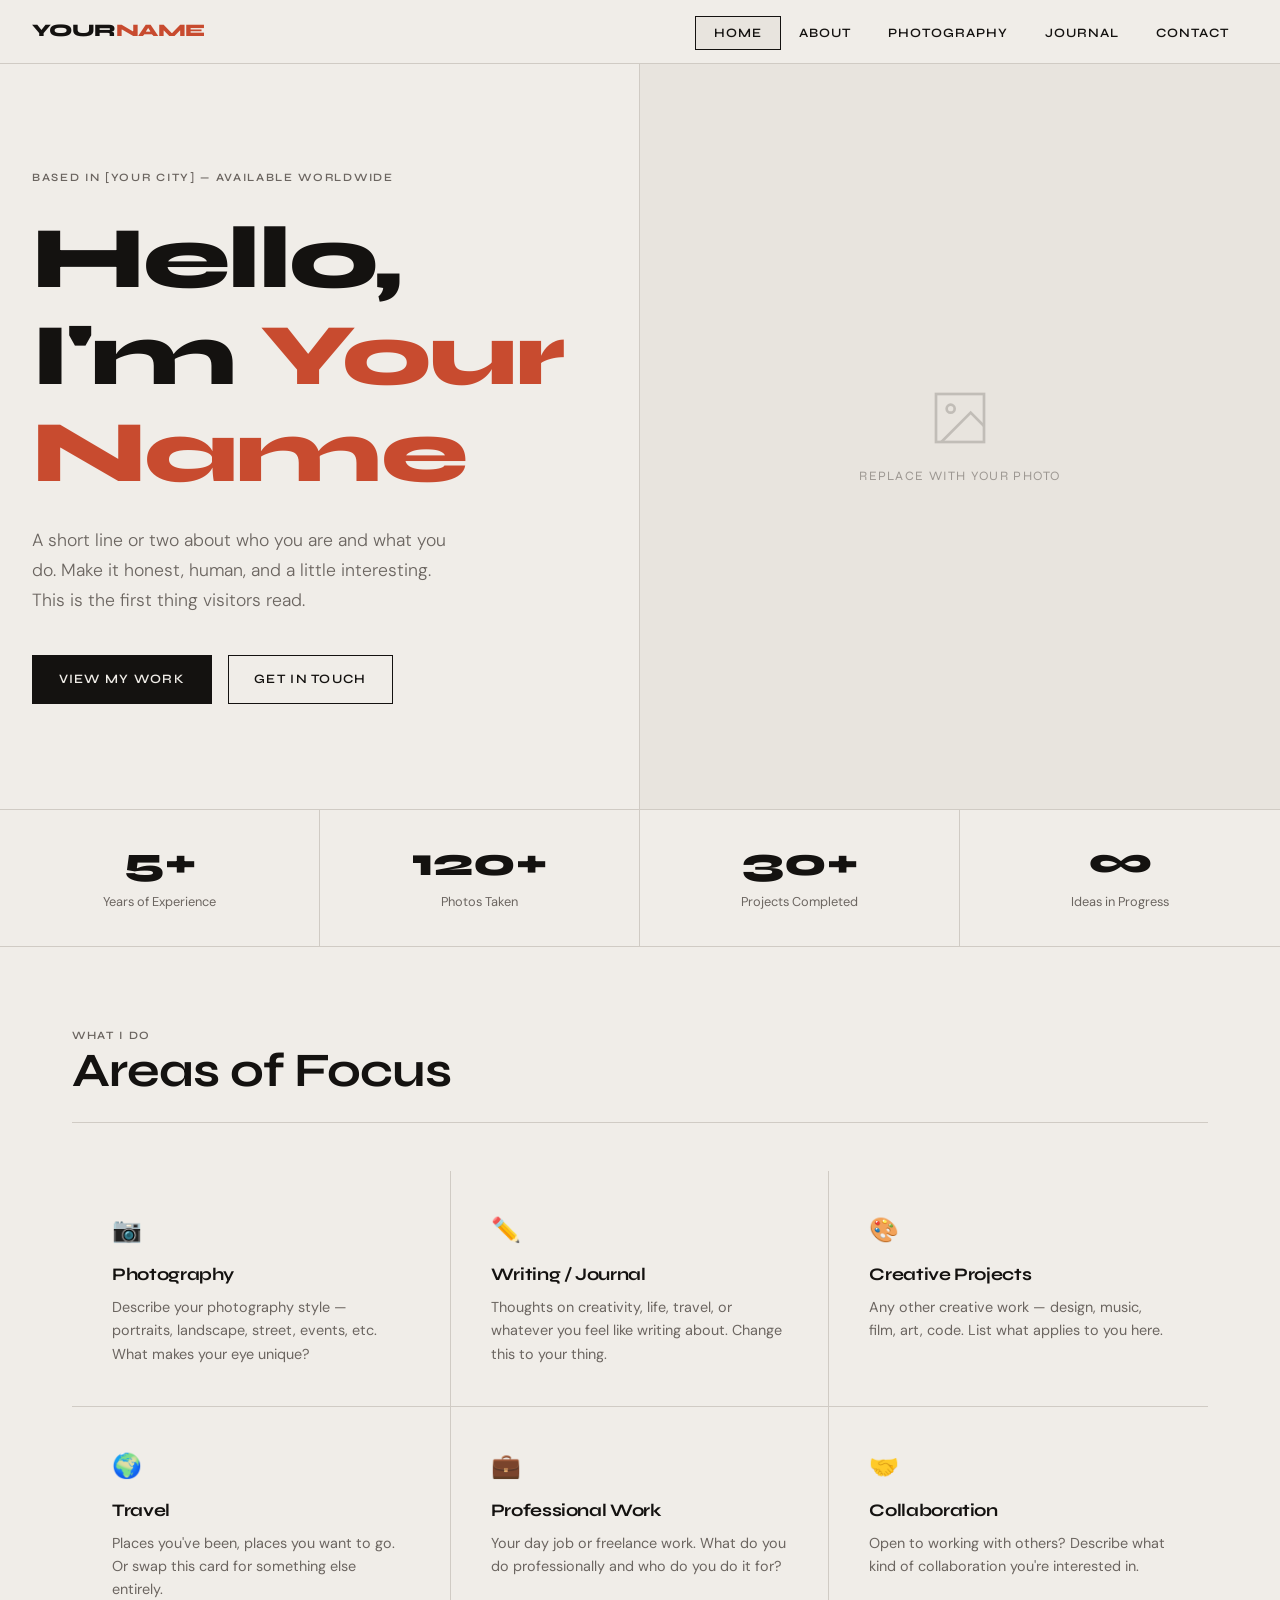
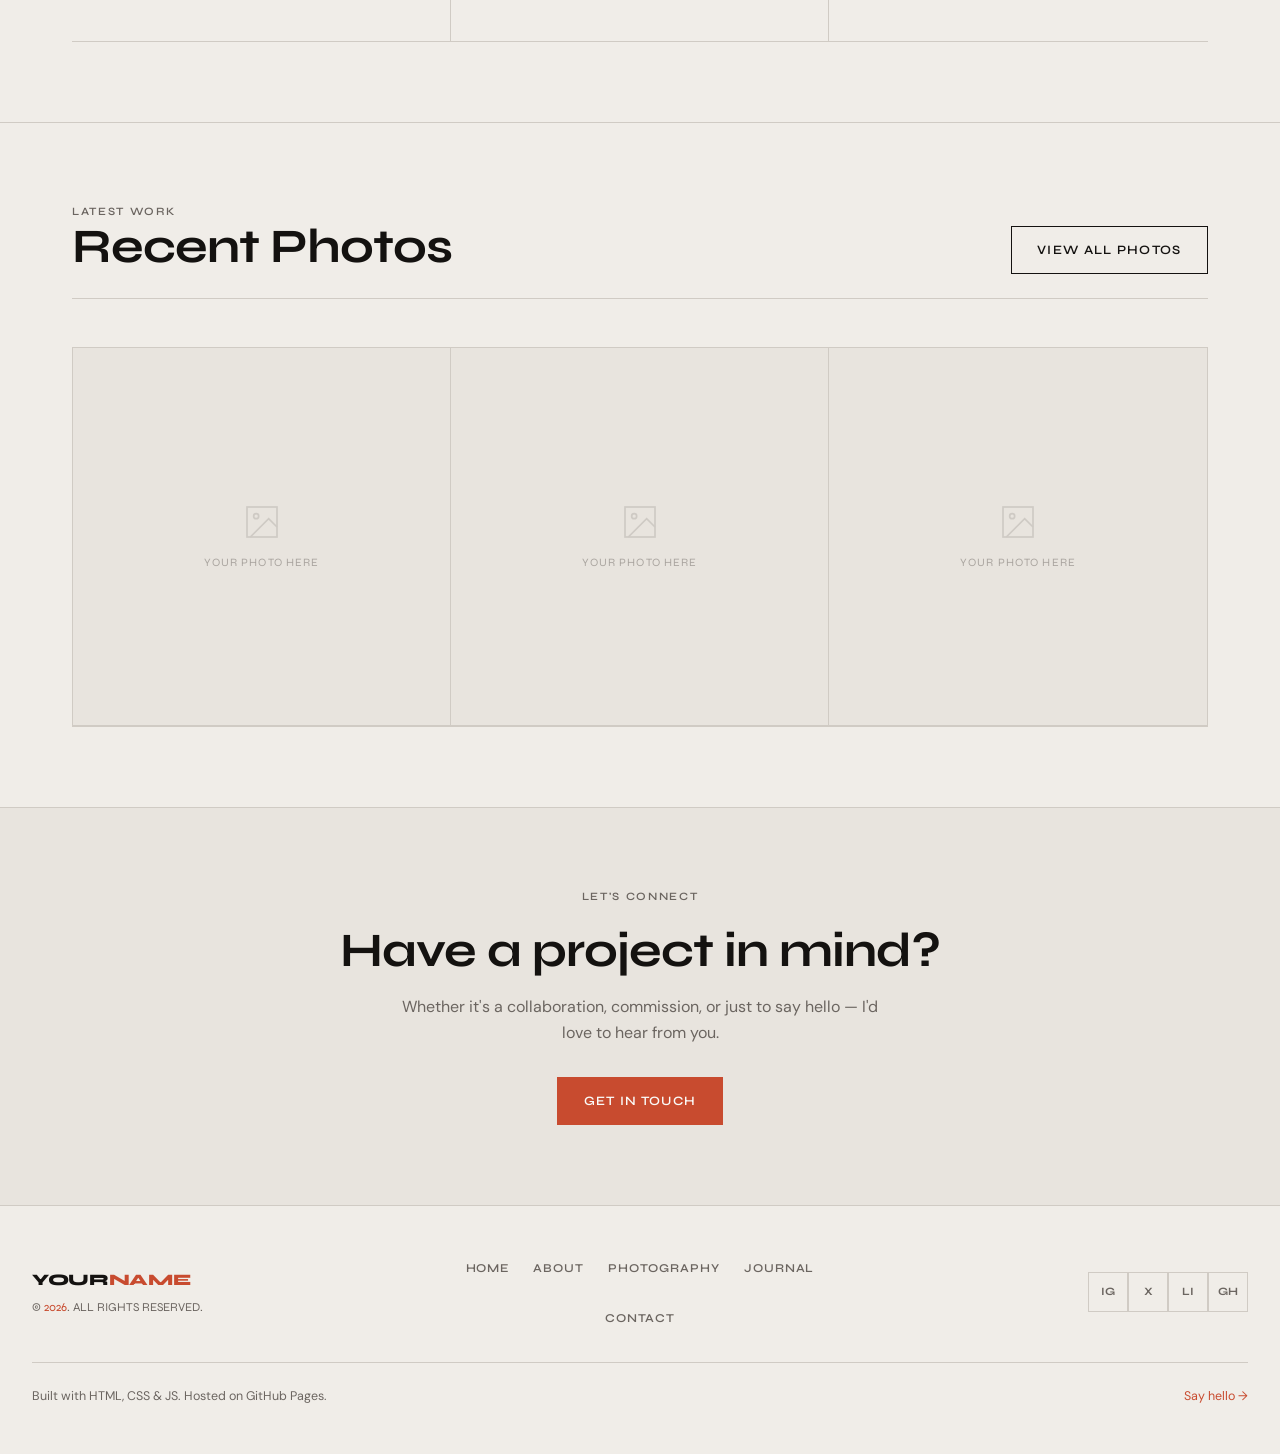
==== index.html @ eb39c3b9 "Add files via upload" ====
<!DOCTYPE html>
<html lang="en">
<head>
  <meta charset="UTF-8" />
  <meta name="viewport" content="width=device-width, initial-scale=1.0"/>
  <title>Your Name — Home</title>
  <meta name="description" content="Personal website of Your Name — photographer, creator, and [your profession]."/>
  <link rel="stylesheet" href="style.css"/>
</head>
<body>

  <!-- ========== NAVIGATION ========== -->
  <nav>
    <a href="index.html" class="nav-logo">Your<span>Name</span></a>
    <ul class="nav-links">
      <li><a href="index.html">Home</a></li>
      <li><a href="about.html">About</a></li>
      <li><a href="photography.html">Photography</a></li>
      <li><a href="blog.html">Journal</a></li>
      <li><a href="contact.html">Contact</a></li>
    </ul>
    <button class="hamburger" id="hamburger" aria-label="Toggle menu">
      <span></span>
      <span></span>
      <span></span>
    </button>
  </nav>

  <!-- Mobile Menu -->
  <div class="mobile-menu" id="mobile-menu">
    <a href="index.html">Home</a>
    <a href="about.html">About</a>
    <a href="photography.html">Photography</a>
    <a href="blog.html">Journal</a>
    <a href="contact.html">Contact</a>
  </div>

  <main>

    <!-- ========== HERO ========== -->
    <section class="home-hero">
      <div class="hero-content">
        <span class="label fade-up">Based in [Your City] — Available Worldwide</span>
        <h1 class="fade-up-2">Hello,<br>I'm <em>Your Name</em></h1>
        <p class="fade-up-3">
          A short line or two about who you are and what you do. Make it honest, human, and a little interesting. This is the first thing visitors read.
        </p>
        <div class="hero-btns fade-up-4">
          <a href="photography.html" class="btn btn-filled">View My Work</a>
          <a href="contact.html" class="btn">Get in Touch</a>
        </div>
      </div>
      <div class="hero-image">
        <!--
          REPLACE THIS BLOCK with an <img> tag pointing to your photo.
          Example:
          <img src="images/hero.jpg" alt="A photo of me" style="width:100%;height:100%;object-fit:cover;">
        -->
        <div class="hero-placeholder">
          <svg width="64" height="64" viewBox="0 0 24 24" fill="none" stroke="currentColor" stroke-width="1">
            <rect x="3" y="3" width="18" height="18" rx="0"/><circle cx="8.5" cy="8.5" r="1.5"/>
            <polyline points="21 15 16 10 5 21"/>
          </svg>
          <p>Replace with your photo</p>
        </div>
      </div>
    </section>

    <!-- ========== STATS BAR ========== -->
    <section class="stats-bar">
      <div class="stat">
        <span class="stat-number">5+</span>
        <span class="stat-label">Years of Experience</span>
      </div>
      <div class="stat">
        <span class="stat-number">120+</span>
        <span class="stat-label">Photos Taken</span>
      </div>
      <div class="stat">
        <span class="stat-number">30+</span>
        <span class="stat-label">Projects Completed</span>
      </div>
      <div class="stat">
        <span class="stat-number">∞</span>
        <span class="stat-label">Ideas in Progress</span>
      </div>
    </section>

    <!-- ========== WHAT I DO ========== -->
    <section class="section">
      <div class="container">
        <div class="section-header">
          <div>
            <p class="label">What I Do</p>
            <h2>Areas of Focus</h2>
          </div>
        </div>
        <div class="featured-grid">
          <div class="feature-card">
            <div class="feature-icon">📷</div>
            <h3>Photography</h3>
            <p>Describe your photography style — portraits, landscape, street, events, etc. What makes your eye unique?</p>
          </div>
          <div class="feature-card">
            <div class="feature-icon">✏️</div>
            <h3>Writing / Journal</h3>
            <p>Thoughts on creativity, life, travel, or whatever you feel like writing about. Change this to your thing.</p>
          </div>
          <div class="feature-card">
            <div class="feature-icon">🎨</div>
            <h3>Creative Projects</h3>
            <p>Any other creative work — design, music, film, art, code. List what applies to you here.</p>
          </div>
          <div class="feature-card">
            <div class="feature-icon">🌍</div>
            <h3>Travel</h3>
            <p>Places you've been, places you want to go. Or swap this card for something else entirely.</p>
          </div>
          <div class="feature-card">
            <div class="feature-icon">💼</div>
            <h3>Professional Work</h3>
            <p>Your day job or freelance work. What do you do professionally and who do you do it for?</p>
          </div>
          <div class="feature-card">
            <div class="feature-icon">🤝</div>
            <h3>Collaboration</h3>
            <p>Open to working with others? Describe what kind of collaboration you're interested in.</p>
          </div>
        </div>
      </div>
    </section>

    <!-- ========== RECENT PHOTOS TEASER ========== -->
    <section class="section">
      <div class="container">
        <div class="section-header">
          <div>
            <p class="label">Latest Work</p>
            <h2>Recent Photos</h2>
          </div>
          <a href="photography.html" class="btn">View All Photos</a>
        </div>
        <div class="photo-grid" style="grid-template-columns: repeat(3, 1fr);">
          <!--
            Replace these placeholder divs with real photos.
            Example:
            <div class="photo-item">
              <img src="images/photo1.jpg" alt="Description">
              <div class="photo-overlay"><span>Title</span><small>Category</small></div>
            </div>
          -->
          <div class="photo-item">
            <div class="photo-placeholder">
              <svg width="40" height="40" viewBox="0 0 24 24" fill="none" stroke="currentColor" stroke-width="1"><rect x="3" y="3" width="18" height="18"/><circle cx="8.5" cy="8.5" r="1.5"/><polyline points="21 15 16 10 5 21"/></svg>
              <span>Your photo here</span>
            </div>
          </div>
          <div class="photo-item">
            <div class="photo-placeholder">
              <svg width="40" height="40" viewBox="0 0 24 24" fill="none" stroke="currentColor" stroke-width="1"><rect x="3" y="3" width="18" height="18"/><circle cx="8.5" cy="8.5" r="1.5"/><polyline points="21 15 16 10 5 21"/></svg>
              <span>Your photo here</span>
            </div>
          </div>
          <div class="photo-item" style="border-right:none;">
            <div class="photo-placeholder">
              <svg width="40" height="40" viewBox="0 0 24 24" fill="none" stroke="currentColor" stroke-width="1"><rect x="3" y="3" width="18" height="18"/><circle cx="8.5" cy="8.5" r="1.5"/><polyline points="21 15 16 10 5 21"/></svg>
              <span>Your photo here</span>
            </div>
          </div>
        </div>
      </div>
    </section>

    <!-- ========== CTA ========== -->
    <section class="section" style="text-align:center; background: var(--bg-alt);">
      <div class="container">
        <p class="label" style="justify-content:center; display:flex; margin-bottom: 1.2rem;">Let's Connect</p>
        <h2 style="margin-bottom: 1rem;">Have a project in mind?</h2>
        <p style="color: var(--text-muted); max-width: 480px; margin: 0 auto 2rem; font-size:1rem;">Whether it's a collaboration, commission, or just to say hello — I'd love to hear from you.</p>
        <a href="contact.html" class="btn btn-accent">Get in Touch</a>
      </div>
    </section>

  </main>

  <!-- ========== FOOTER ========== -->
  <footer>
    <div class="footer-brand">
      Your<span>Name</span>
      <small>© <span id="year"></span>. All rights reserved.</small>
    </div>
    <ul class="footer-links">
      <li><a href="index.html">Home</a></li>
      <li><a href="about.html">About</a></li>
      <li><a href="photography.html">Photography</a></li>
      <li><a href="blog.html">Journal</a></li>
      <li><a href="contact.html">Contact</a></li>
    </ul>
    <div class="footer-socials">
      <!-- Replace # with your actual profile URLs -->
      <a href="#" title="Instagram">IG</a>
      <a href="#" title="Twitter / X">X</a>
      <a href="#" title="LinkedIn">LI</a>
      <a href="#" title="GitHub">GH</a>
    </div>
    <div class="footer-bottom">
      <p>Built with HTML, CSS & JS. Hosted on GitHub Pages.</p>
      <p><a href="contact.html" style="color: var(--accent);">Say hello →</a></p>
    </div>
  </footer>

  <script src="script.js"></script>
</body>
</html>
---- style.css ----
/* ============================================
   IMPORTS & VARIABLES
   ============================================ */
@import url('https://fonts.googleapis.com/css2?family=Syne:wght@400;600;700;800&family=DM+Sans:ital,wght@0,300;0,400;0,500;1,300&display=swap');

:root {
  --bg: #F0EDE8;
  --bg-alt: #E8E4DE;
  --text: #141210;
  --text-muted: #6B6560;
  --accent: #C84B2F;
  --accent-dark: #A33A20;
  --white: #FAFAF8;
  --border: #D0CBC4;
  --nav-h: 64px;
}

/* ============================================
   RESET & BASE
   ============================================ */
*, *::before, *::after { box-sizing: border-box; margin: 0; padding: 0; }

html { scroll-behavior: smooth; }

body {
  font-family: 'DM Sans', sans-serif;
  background: var(--bg);
  color: var(--text);
  font-size: 16px;
  line-height: 1.6;
  min-height: 100vh;
}

img { display: block; max-width: 100%; }
a { color: inherit; text-decoration: none; }
ul { list-style: none; }

/* ============================================
   TYPOGRAPHY
   ============================================ */
h1, h2, h3, h4 {
  font-family: 'Syne', sans-serif;
  font-weight: 700;
  line-height: 1.1;
  letter-spacing: -0.02em;
}

h1 { font-size: clamp(2.8rem, 7vw, 5.5rem); font-weight: 800; }
h2 { font-size: clamp(2rem, 4vw, 3rem); }
h3 { font-size: clamp(1.2rem, 2vw, 1.5rem); }

.label {
  font-family: 'Syne', sans-serif;
  font-size: 0.7rem;
  font-weight: 600;
  letter-spacing: 0.15em;
  text-transform: uppercase;
  color: var(--text-muted);
}

/* ============================================
   NAVIGATION
   ============================================ */
nav {
  position: fixed;
  top: 0; left: 0; right: 0;
  height: var(--nav-h);
  background: var(--bg);
  border-bottom: 1px solid var(--border);
  z-index: 1000;
  display: flex;
  align-items: center;
  justify-content: space-between;
  padding: 0 2rem;
}

.nav-logo {
  font-family: 'Syne', sans-serif;
  font-weight: 800;
  font-size: 1.1rem;
  letter-spacing: -0.03em;
  text-transform: uppercase;
}

.nav-logo span {
  color: var(--accent);
}

.nav-links {
  display: flex;
  gap: 0;
}

.nav-links a {
  font-family: 'Syne', sans-serif;
  font-size: 0.8rem;
  font-weight: 600;
  letter-spacing: 0.08em;
  text-transform: uppercase;
  padding: 0.5rem 1.1rem;
  border: 1px solid transparent;
  transition: border-color 0.2s, background 0.2s;
}

.nav-links a:hover,
.nav-links a.active {
  border-color: var(--border);
  background: var(--bg-alt);
}

.nav-links a.active {
  border-color: var(--text);
}

/* Hamburger */
.hamburger {
  display: none;
  flex-direction: column;
  justify-content: center;
  gap: 5px;
  width: 40px;
  height: 40px;
  cursor: pointer;
  border: 1px solid var(--border);
  padding: 8px;
  background: none;
  transition: background 0.2s;
}

.hamburger:hover { background: var(--bg-alt); }

.hamburger span {
  display: block;
  width: 100%;
  height: 1.5px;
  background: var(--text);
  transform-origin: center;
  transition: transform 0.3s ease, opacity 0.3s ease;
}

.hamburger.open span:nth-child(1) { transform: translateY(6.5px) rotate(45deg); }
.hamburger.open span:nth-child(2) { opacity: 0; transform: scaleX(0); }
.hamburger.open span:nth-child(3) { transform: translateY(-6.5px) rotate(-45deg); }

/* Mobile menu */
.mobile-menu {
  display: none;
  position: fixed;
  top: var(--nav-h);
  left: 0; right: 0;
  background: var(--bg);
  border-bottom: 1px solid var(--border);
  padding: 1rem 0;
  z-index: 999;
  transform: translateY(-110%);
  transition: transform 0.35s cubic-bezier(0.4, 0, 0.2, 1);
}

.mobile-menu.open {
  transform: translateY(0);
}

.mobile-menu a {
  display: block;
  font-family: 'Syne', sans-serif;
  font-size: 1.1rem;
  font-weight: 700;
  letter-spacing: 0.05em;
  text-transform: uppercase;
  padding: 0.9rem 2rem;
  border-bottom: 1px solid var(--border);
  transition: background 0.2s;
}

.mobile-menu a:last-child { border-bottom: none; }
.mobile-menu a:hover { background: var(--bg-alt); }
.mobile-menu a.active { color: var(--accent); }

/* ============================================
   LAYOUT
   ============================================ */
main {
  margin-top: var(--nav-h);
}

.container {
  max-width: 1200px;
  margin: 0 auto;
  padding: 0 2rem;
}

.section {
  padding: 5rem 0;
  border-bottom: 1px solid var(--border);
}

.section:last-child { border-bottom: none; }

.section-header {
  display: flex;
  align-items: flex-end;
  justify-content: space-between;
  margin-bottom: 3rem;
  padding-bottom: 1.5rem;
  border-bottom: 1px solid var(--border);
  gap: 1rem;
  flex-wrap: wrap;
}

/* ============================================
   BUTTONS
   ============================================ */
.btn {
  display: inline-flex;
  align-items: center;
  gap: 0.5rem;
  font-family: 'Syne', sans-serif;
  font-size: 0.8rem;
  font-weight: 600;
  letter-spacing: 0.1em;
  text-transform: uppercase;
  padding: 0.8rem 1.6rem;
  border: 1px solid var(--text);
  cursor: pointer;
  transition: background 0.2s, color 0.2s;
  background: transparent;
}

.btn:hover { background: var(--text); color: var(--bg); }

.btn-filled {
  background: var(--text);
  color: var(--bg);
}

.btn-filled:hover {
  background: var(--accent);
  border-color: var(--accent);
  color: var(--white);
}

.btn-accent {
  background: var(--accent);
  border-color: var(--accent);
  color: var(--white);
}

.btn-accent:hover {
  background: var(--accent-dark);
  border-color: var(--accent-dark);
}

/* ============================================
   PAGE HERO (shared across pages)
   ============================================ */
.page-hero {
  padding: 4rem 0 3rem;
  border-bottom: 1px solid var(--border);
}

.page-hero .label {
  margin-bottom: 1rem;
}

.page-hero h1 {
  font-size: clamp(2.5rem, 6vw, 4.5rem);
}

/* ============================================
   HOME — HERO
   ============================================ */
.home-hero {
  min-height: calc(90vh - var(--nav-h));
  display: grid;
  grid-template-columns: 1fr 1fr;
  border-bottom: 1px solid var(--border);
}

.hero-content {
  padding: 5rem 3rem 5rem 2rem;
  display: flex;
  flex-direction: column;
  justify-content: center;
  border-right: 1px solid var(--border);
}

.hero-content .label { margin-bottom: 1.5rem; }

.hero-content h1 {
  margin-bottom: 1.5rem;
}

.hero-content h1 em {
  font-style: normal;
  color: var(--accent);
}

.hero-content p {
  font-size: 1.1rem;
  color: var(--text-muted);
  max-width: 420px;
  margin-bottom: 2.5rem;
  font-weight: 300;
  line-height: 1.7;
}

.hero-btns {
  display: flex;
  gap: 1rem;
  flex-wrap: wrap;
}

.hero-image {
  background: var(--bg-alt);
  display: flex;
  align-items: center;
  justify-content: center;
  position: relative;
  overflow: hidden;
  min-height: 400px;
}

.hero-placeholder {
  width: 100%;
  height: 100%;
  display: flex;
  flex-direction: column;
  align-items: center;
  justify-content: center;
  gap: 1rem;
  color: var(--text-muted);
}

.hero-placeholder svg {
  opacity: 0.3;
}

.hero-placeholder p {
  font-size: 0.8rem;
  font-family: 'Syne', sans-serif;
  text-transform: uppercase;
  letter-spacing: 0.1em;
  opacity: 0.6;
}

/* ============================================
   HOME — STATS BAR
   ============================================ */
.stats-bar {
  display: grid;
  grid-template-columns: repeat(4, 1fr);
  border-bottom: 1px solid var(--border);
}

.stat {
  padding: 2rem;
  border-right: 1px solid var(--border);
  text-align: center;
}

.stat:last-child { border-right: none; }

.stat-number {
  font-family: 'Syne', sans-serif;
  font-size: 2.5rem;
  font-weight: 800;
  display: block;
  line-height: 1;
  margin-bottom: 0.4rem;
}

.stat-label {
  font-size: 0.8rem;
  color: var(--text-muted);
}

/* ============================================
   HOME — FEATURED GRID
   ============================================ */
.featured-grid {
  display: grid;
  grid-template-columns: repeat(3, 1fr);
  gap: 0;
}

.feature-card {
  padding: 2.5rem;
  border-right: 1px solid var(--border);
  border-bottom: 1px solid var(--border);
  transition: background 0.2s;
}

.feature-card:nth-child(3n) { border-right: none; }
.feature-card:hover { background: var(--bg-alt); }

.feature-icon {
  font-size: 1.5rem;
  margin-bottom: 1rem;
}

.feature-card h3 {
  margin-bottom: 0.75rem;
  font-size: 1.1rem;
}

.feature-card p {
  font-size: 0.9rem;
  color: var(--text-muted);
  line-height: 1.6;
}

/* ============================================
   ABOUT PAGE
   ============================================ */
.about-grid {
  display: grid;
  grid-template-columns: 1fr 1.6fr;
  gap: 0;
  border: 1px solid var(--border);
}

.about-image-block {
  background: var(--bg-alt);
  min-height: 500px;
  display: flex;
  align-items: center;
  justify-content: center;
  border-right: 1px solid var(--border);
  flex-direction: column;
  gap: 1rem;
  color: var(--text-muted);
  padding: 2rem;
}

.about-image-block svg { opacity: 0.25; }

.about-image-block p {
  font-size: 0.8rem;
  font-family: 'Syne', sans-serif;
  text-transform: uppercase;
  letter-spacing: 0.1em;
  text-align: center;
  opacity: 0.6;
}

.about-text {
  padding: 3rem;
}

.about-text .label { margin-bottom: 1rem; }
.about-text h2 { margin-bottom: 1.5rem; font-size: clamp(1.5rem, 3vw, 2.2rem); }

.about-text p {
  color: var(--text-muted);
  margin-bottom: 1.2rem;
  line-height: 1.8;
  font-size: 0.95rem;
}

.about-text p:last-of-type { margin-bottom: 2rem; }

.skills-list {
  display: grid;
  grid-template-columns: 1fr 1fr;
  gap: 0;
  border: 1px solid var(--border);
  margin-top: 2.5rem;
}

.skill-item {
  padding: 1rem 1.2rem;
  border-right: 1px solid var(--border);
  border-bottom: 1px solid var(--border);
  font-size: 0.85rem;
  font-family: 'Syne', sans-serif;
  font-weight: 600;
  display: flex;
  align-items: center;
  gap: 0.5rem;
}

.skill-item:nth-child(2n) { border-right: none; }
.skill-item::before { content: '—'; color: var(--accent); }

.timeline {
  margin-top: 3rem;
}

.timeline-item {
  display: grid;
  grid-template-columns: 120px 1fr;
  gap: 1.5rem;
  padding: 1.5rem 0;
  border-bottom: 1px solid var(--border);
}

.timeline-item:last-child { border-bottom: none; }

.timeline-year {
  font-family: 'Syne', sans-serif;
  font-weight: 700;
  font-size: 0.85rem;
  color: var(--accent);
  padding-top: 0.2rem;
}

.timeline-content h4 { font-size: 1rem; margin-bottom: 0.3rem; }
.timeline-content p { font-size: 0.85rem; color: var(--text-muted); }

/* ============================================
   PHOTOGRAPHY PAGE
   ============================================ */
.photo-filters {
  display: flex;
  gap: 0;
  margin-bottom: 2.5rem;
  border: 1px solid var(--border);
  width: fit-content;
}

.filter-btn {
  font-family: 'Syne', sans-serif;
  font-size: 0.75rem;
  font-weight: 600;
  letter-spacing: 0.1em;
  text-transform: uppercase;
  padding: 0.6rem 1.2rem;
  border: none;
  border-right: 1px solid var(--border);
  background: none;
  cursor: pointer;
  color: var(--text-muted);
  transition: background 0.2s, color 0.2s;
}

.filter-btn:last-child { border-right: none; }
.filter-btn:hover { background: var(--bg-alt); color: var(--text); }
.filter-btn.active { background: var(--text); color: var(--bg); }

.photo-grid {
  display: grid;
  grid-template-columns: repeat(3, 1fr);
  gap: 0;
  border: 1px solid var(--border);
}

.photo-item {
  aspect-ratio: 1;
  background: var(--bg-alt);
  border-right: 1px solid var(--border);
  border-bottom: 1px solid var(--border);
  overflow: hidden;
  position: relative;
  cursor: pointer;
  display: flex;
  align-items: center;
  justify-content: center;
}

.photo-item:nth-child(3n) { border-right: none; }

.photo-item img {
  width: 100%;
  height: 100%;
  object-fit: cover;
  transition: transform 0.4s ease;
}

.photo-item:hover img { transform: scale(1.05); }

.photo-overlay {
  position: absolute;
  inset: 0;
  background: rgba(20, 18, 16, 0.6);
  display: flex;
  flex-direction: column;
  align-items: center;
  justify-content: center;
  opacity: 0;
  transition: opacity 0.3s;
  color: var(--white);
  gap: 0.3rem;
  padding: 1rem;
  text-align: center;
}

.photo-item:hover .photo-overlay { opacity: 1; }

.photo-overlay span {
  font-family: 'Syne', sans-serif;
  font-weight: 700;
  font-size: 0.9rem;
}

.photo-overlay small {
  font-size: 0.75rem;
  opacity: 0.7;
  letter-spacing: 0.05em;
}

.photo-placeholder {
  width: 100%;
  height: 100%;
  display: flex;
  flex-direction: column;
  align-items: center;
  justify-content: center;
  gap: 0.75rem;
  color: var(--text-muted);
}

.photo-placeholder svg { opacity: 0.2; }
.photo-placeholder span {
  font-size: 0.7rem;
  font-family: 'Syne', sans-serif;
  text-transform: uppercase;
  letter-spacing: 0.1em;
  opacity: 0.5;
}

/* Lightbox */
.lightbox {
  display: none;
  position: fixed;
  inset: 0;
  background: rgba(14, 12, 10, 0.95);
  z-index: 2000;
  align-items: center;
  justify-content: center;
  padding: 2rem;
}

.lightbox.open { display: flex; }

.lightbox-close {
  position: absolute;
  top: 1.5rem; right: 1.5rem;
  width: 44px; height: 44px;
  border: 1px solid rgba(255,255,255,0.2);
  background: none;
  color: white;
  font-size: 1.4rem;
  cursor: pointer;
  display: flex;
  align-items: center;
  justify-content: center;
  transition: background 0.2s;
}

.lightbox-close:hover { background: rgba(255,255,255,0.1); }

.lightbox-img {
  max-width: 90vw;
  max-height: 85vh;
  object-fit: contain;
  border: 1px solid rgba(255,255,255,0.1);
}

/* ============================================
   CONTACT PAGE
   ============================================ */
.contact-grid {
  display: grid;
  grid-template-columns: 1fr 1.8fr;
  gap: 0;
  border: 1px solid var(--border);
}

.contact-info {
  padding: 3rem 2.5rem;
  border-right: 1px solid var(--border);
  background: var(--bg-alt);
}

.contact-info .label { margin-bottom: 1rem; }
.contact-info h2 { font-size: 1.8rem; margin-bottom: 1rem; }
.contact-info p { font-size: 0.9rem; color: var(--text-muted); margin-bottom: 2rem; line-height: 1.7; }

.contact-details { display: flex; flex-direction: column; gap: 0; }

.contact-detail {
  padding: 1.2rem 0;
  border-top: 1px solid var(--border);
  display: flex;
  flex-direction: column;
  gap: 0.2rem;
}

.contact-detail:last-child { border-bottom: 1px solid var(--border); }

.contact-detail .label { color: var(--text-muted); font-size: 0.65rem; }
.contact-detail a, .contact-detail span { font-family: 'Syne', sans-serif; font-size: 0.9rem; font-weight: 600; }
.contact-detail a:hover { color: var(--accent); }

.contact-form {
  padding: 3rem;
}

.contact-form .label { margin-bottom: 1.5rem; display: block; }

.form-row {
  display: grid;
  grid-template-columns: 1fr 1fr;
  gap: 1rem;
}

.form-group {
  margin-bottom: 1.2rem;
}

.form-group label {
  display: block;
  font-family: 'Syne', sans-serif;
  font-size: 0.7rem;
  font-weight: 600;
  letter-spacing: 0.1em;
  text-transform: uppercase;
  color: var(--text-muted);
  margin-bottom: 0.5rem;
}

.form-group input,
.form-group textarea,
.form-group select {
  width: 100%;
  padding: 0.85rem 1rem;
  border: 1px solid var(--border);
  background: var(--bg);
  font-family: 'DM Sans', sans-serif;
  font-size: 0.95rem;
  color: var(--text);
  outline: none;
  transition: border-color 0.2s;
  appearance: none;
}

.form-group input:focus,
.form-group textarea:focus,
.form-group select:focus {
  border-color: var(--text);
}

.form-group textarea { resize: vertical; min-height: 130px; }

.form-submit { margin-top: 0.5rem; }

.form-success {
  display: none;
  padding: 1.5rem;
  border: 1px solid var(--text);
  background: var(--bg-alt);
  font-family: 'Syne', sans-serif;
  font-size: 0.9rem;
  text-align: center;
  margin-top: 1rem;
}

/* ============================================
   BLOG PAGE
   ============================================ */
.blog-grid {
  display: grid;
  grid-template-columns: repeat(2, 1fr);
  gap: 0;
  border: 1px solid var(--border);
}

.blog-card {
  padding: 2.5rem;
  border-right: 1px solid var(--border);
  border-bottom: 1px solid var(--border);
  display: flex;
  flex-direction: column;
  transition: background 0.2s;
  cursor: pointer;
}

.blog-card:nth-child(2n) { border-right: none; }
.blog-card:hover { background: var(--bg-alt); }

.blog-meta {
  display: flex;
  gap: 1rem;
  align-items: center;
  margin-bottom: 1.2rem;
}

.blog-tag {
  font-family: 'Syne', sans-serif;
  font-size: 0.65rem;
  font-weight: 700;
  letter-spacing: 0.12em;
  text-transform: uppercase;
  padding: 0.25rem 0.6rem;
  background: var(--text);
  color: var(--bg);
}

.blog-date {
  font-size: 0.78rem;
  color: var(--text-muted);
}

.blog-card h3 {
  font-size: 1.25rem;
  margin-bottom: 0.75rem;
  line-height: 1.3;
}

.blog-card p {
  font-size: 0.88rem;
  color: var(--text-muted);
  line-height: 1.7;
  flex: 1;
  margin-bottom: 1.5rem;
}

.blog-read-more {
  font-family: 'Syne', sans-serif;
  font-size: 0.75rem;
  font-weight: 700;
  letter-spacing: 0.1em;
  text-transform: uppercase;
  color: var(--accent);
  display: flex;
  align-items: center;
  gap: 0.4rem;
}

.blog-read-more::after { content: '→'; transition: transform 0.2s; }
.blog-card:hover .blog-read-more::after { transform: translateX(4px); }

/* ============================================
   FOOTER
   ============================================ */
footer {
  border-top: 1px solid var(--border);
  padding: 3rem 2rem;
  display: grid;
  grid-template-columns: 1fr 1fr 1fr;
  gap: 2rem;
  align-items: center;
}

.footer-brand {
  font-family: 'Syne', sans-serif;
  font-weight: 800;
  font-size: 1rem;
  text-transform: uppercase;
  letter-spacing: -0.02em;
}

.footer-brand span { color: var(--accent); }

.footer-brand small {
  display: block;
  font-size: 0.75rem;
  font-weight: 400;
  color: var(--text-muted);
  margin-top: 0.3rem;
  letter-spacing: 0;
}

.footer-links {
  display: flex;
  gap: 1.5rem;
  justify-content: center;
  flex-wrap: wrap;
}

.footer-links a {
  font-family: 'Syne', sans-serif;
  font-size: 0.75rem;
  font-weight: 600;
  letter-spacing: 0.08em;
  text-transform: uppercase;
  color: var(--text-muted);
  transition: color 0.2s;
}

.footer-links a:hover { color: var(--text); }

.footer-socials {
  display: flex;
  gap: 0;
  justify-content: flex-end;
}

.footer-socials a {
  width: 40px; height: 40px;
  border: 1px solid var(--border);
  display: flex;
  align-items: center;
  justify-content: center;
  font-family: 'Syne', sans-serif;
  font-size: 0.7rem;
  font-weight: 700;
  color: var(--text-muted);
  transition: background 0.2s, color 0.2s, border-color 0.2s;
}

.footer-socials a:hover {
  background: var(--text);
  color: var(--bg);
  border-color: var(--text);
}

.footer-bottom {
  grid-column: 1 / -1;
  border-top: 1px solid var(--border);
  padding-top: 1.5rem;
  display: flex;
  justify-content: space-between;
  align-items: center;
}

.footer-bottom p {
  font-size: 0.78rem;
  color: var(--text-muted);
}

/* ============================================
   ANIMATIONS
   ============================================ */
@keyframes fadeUp {
  from { opacity: 0; transform: translateY(24px); }
  to { opacity: 1; transform: translateY(0); }
}

.fade-up { animation: fadeUp 0.6s ease forwards; }
.fade-up-2 { animation: fadeUp 0.6s 0.1s ease both; }
.fade-up-3 { animation: fadeUp 0.6s 0.2s ease both; }
.fade-up-4 { animation: fadeUp 0.6s 0.3s ease both; }

/* ============================================
   RESPONSIVE
   ============================================ */
@media (max-width: 900px) {
  .home-hero { grid-template-columns: 1fr; }
  .hero-content { border-right: none; border-bottom: 1px solid var(--border); padding: 3rem 2rem; }
  .hero-image { min-height: 280px; }

  .stats-bar { grid-template-columns: repeat(2, 1fr); }
  .stat:nth-child(2) { border-right: none; }
  .stat:nth-child(3) { border-right: 1px solid var(--border); }

  .featured-grid { grid-template-columns: 1fr 1fr; }
  .feature-card:nth-child(3n) { border-right: 1px solid var(--border); }
  .feature-card:nth-child(2n) { border-right: none; }

  .about-grid { grid-template-columns: 1fr; }
  .about-image-block { min-height: 250px; border-right: none; border-bottom: 1px solid var(--border); }

  .contact-grid { grid-template-columns: 1fr; }
  .contact-info { border-right: none; border-bottom: 1px solid var(--border); }

  .photo-grid { grid-template-columns: repeat(2, 1fr); }
  .photo-item:nth-child(3n) { border-right: 1px solid var(--border); }
  .photo-item:nth-child(2n) { border-right: none; }

  footer { grid-template-columns: 1fr 1fr; }
  .footer-socials { justify-content: flex-start; }
}

@media (max-width: 640px) {
  .nav-links { display: none; }
  .hamburger { display: flex; }
  .mobile-menu { display: block; }

  .stats-bar { grid-template-columns: repeat(2, 1fr); }
  .featured-grid { grid-template-columns: 1fr; }
  .feature-card { border-right: none !important; }

  .photo-grid { grid-template-columns: repeat(2, 1fr); }

  .form-row { grid-template-columns: 1fr; }

  .blog-grid { grid-template-columns: 1fr; }
  .blog-card { border-right: none !important; }

  .skills-list { grid-template-columns: 1fr; }
  .skill-item { border-right: none; }

  footer { grid-template-columns: 1fr; gap: 1.5rem; }
  .footer-links { justify-content: flex-start; }
  .footer-socials { justify-content: flex-start; }
  .footer-bottom { flex-direction: column; gap: 0.5rem; text-align: center; }

  .timeline-item { grid-template-columns: 80px 1fr; gap: 1rem; }
}
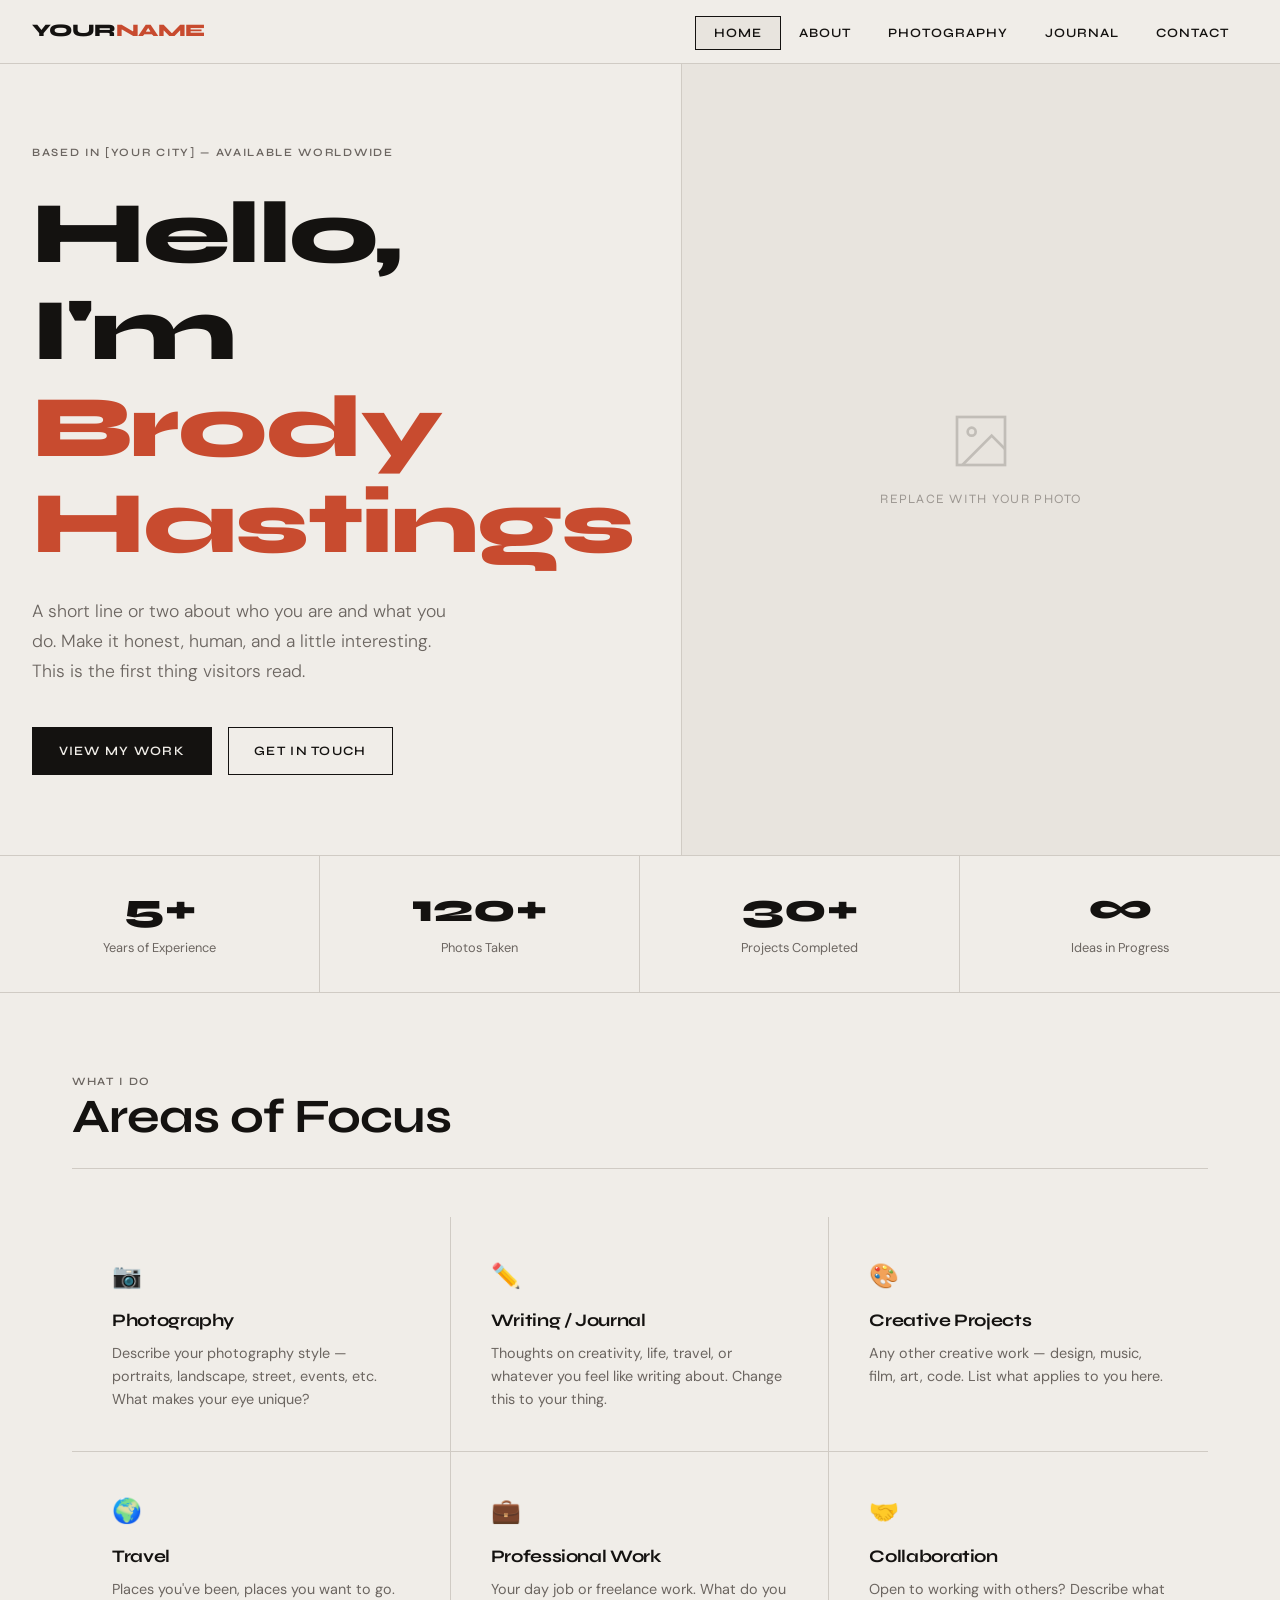
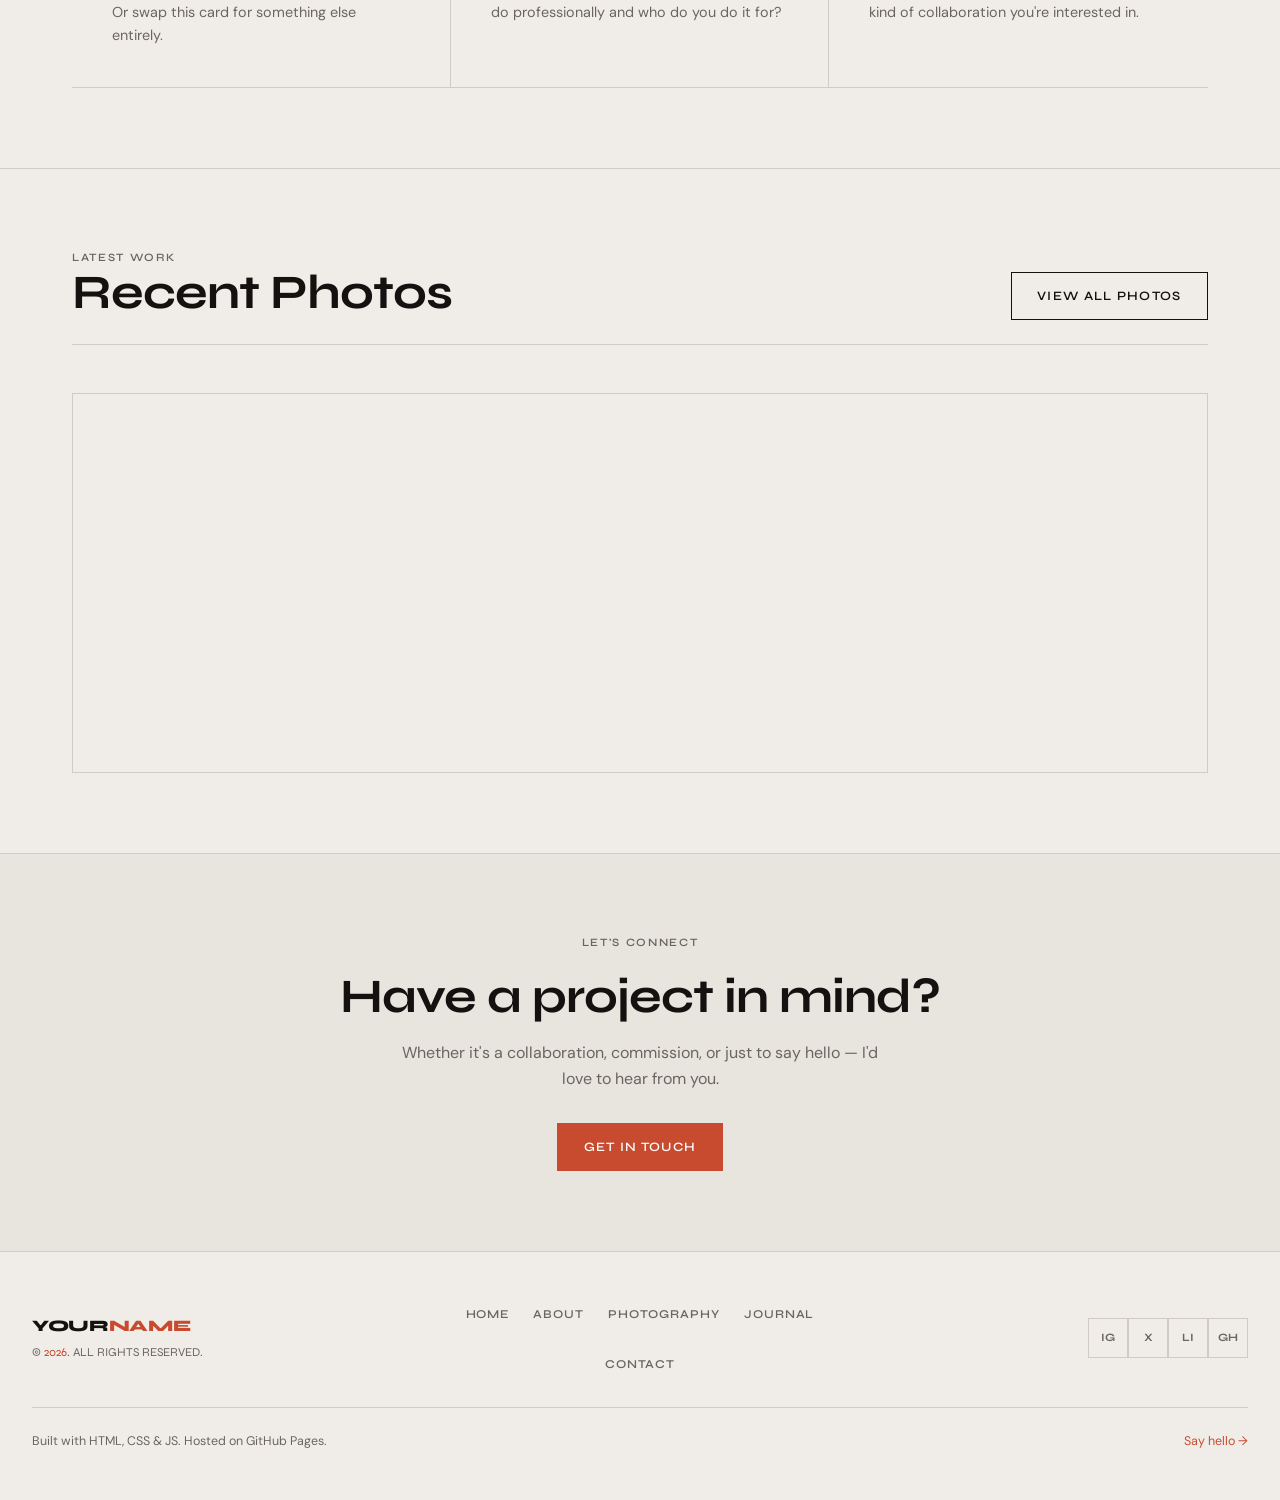
==== commit 4e9d1bb4: "Update index.html" ====
--- a/index.html
+++ b/index.html
@@ -3,8 +3,8 @@
 <head>
   <meta charset="UTF-8" />
   <meta name="viewport" content="width=device-width, initial-scale=1.0"/>
-  <title>Your Name — Home</title>
-  <meta name="description" content="Personal website of Your Name — photographer, creator, and [your profession]."/>
+  <title>Brody Hastings — Home</title>
+  <meta name="description" content="Personal website of Brody Hastings — photographer, creator, and [your profession]."/>
   <link rel="stylesheet" href="style.css"/>
 </head>
 <body>
@@ -41,7 +41,7 @@
     <section class="home-hero">
       <div class="hero-content">
         <span class="label fade-up">Based in [Your City] — Available Worldwide</span>
-        <h1 class="fade-up-2">Hello,<br>I'm <em>Your Name</em></h1>
+        <h1 class="fade-up-2">Hello,<br>I'm <em>Brody Hastings</em></h1>
         <p class="fade-up-3">
           A short line or two about who you are and what you do. Make it honest, human, and a little interesting. This is the first thing visitors read.
         </p>
